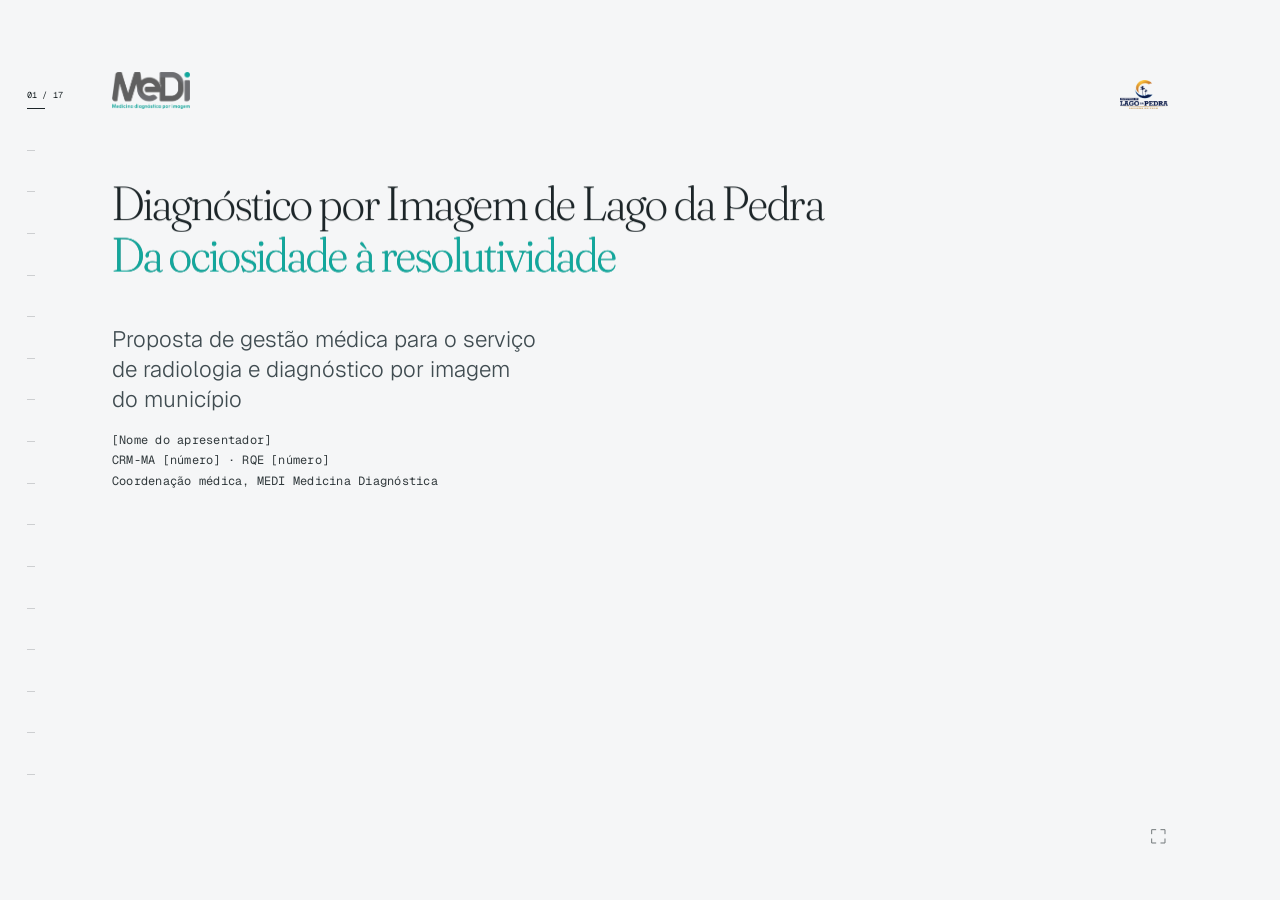
==== index.html @ 492205b6 "v3" ====
<!DOCTYPE html>
<html lang="pt-BR">
<head>
  <meta charset="utf-8">
  <meta name="viewport" content="width=device-width, initial-scale=1">
  <title>Diagnóstico por Imagem de Lago da Pedra · MEDI</title>
  <link rel="preconnect" href="https://fonts.googleapis.com">
  <link rel="preconnect" href="https://fonts.gstatic.com" crossorigin>
  <link rel="preload" as="style" href="https://fonts.googleapis.com/css2?family=Fraunces:opsz,wght,SOFT,WONK@9..144,100..900,0..100,0..1&family=Geist:wght@300;400;500&family=Geist+Mono:wght@400&display=swap">
  <link href="https://fonts.googleapis.com/css2?family=Fraunces:opsz,wght,SOFT,WONK@9..144,100..900,0..100,0..1&family=Geist:wght@300;400;500&family=Geist+Mono:wght@400&display=swap" rel="stylesheet">
  <link rel="stylesheet" href="styles.css">
</head>
<body>
  <!-- Palco fluido: 100vw x 100vh. Os 16 slides são montados em main.js a partir de window.DECK (data.js). -->
  <div class="stage" id="stage" data-slide="1">

    <!-- Pool global de dois vídeos: um na frente tocando o slide atual, outro atrás com o próximo carregado. -->
    <div class="slide-media" id="media">
      <video class="bg-video" muted playsinline preload="auto" aria-hidden="true"></video>
      <video class="bg-video" muted playsinline preload="auto" aria-hidden="true"></video>
      <div class="media-fallback" aria-hidden="true"></div>
    </div>

    <div class="slides" id="slides"></div>

    <!-- Chrome único: logos, régua, contador e crédito. -->
    <div class="chrome" id="chrome" aria-hidden="true">
      <div class="logos" id="logos"></div>
      <div class="ruler" id="ruler"></div>
      <p class="credit t-credit" id="credit"></p>
      <p class="hint t-credit" id="hint"></p>
      <button class="fs-btn" id="fsBtn" type="button" aria-label="Tela cheia">
        <svg viewBox="0 0 28 28" aria-hidden="true" focusable="false">
          <g class="fs-expand">
            <path d="M4 10V4h6M24 18v6h-6M24 10V4h-6M4 18v6h6"></path>
          </g>
          <g class="fs-contract">
            <path d="M10 4v6H4M18 24v-6h6M18 4v6h6M10 24v-6H4"></path>
          </g>
        </svg>
      </button>
    </div>

    <!-- Cortina neutra até fontes e primeiro vídeo estarem prontos. -->
    <div class="curtain" id="curtain"></div>
  </div>

  <script src="https://cdnjs.cloudflare.com/ajax/libs/gsap/3.12.5/gsap.min.js"></script>
  <script src="data.js"></script>
  <script src="main.js"></script>
</body>
</html>
---- styles.css ----
/* styles.css
 * Palco fluido: 100vw x 100vh, sem letterbox.
 * Medidas horizontais e fontes em calc(N * var(--s)), com --s = 100vw / 1920.
 * Posições verticais em porcentagem da altura da viewport.
 */

:root {
  --s: calc(100vw / 1920);

  --medi-teal: #12A89D;
  --medi-teal-deep: #0E877E;
  --medi-graphite: #5F5F5F;
  --ink: #1C2528;
  --ink-soft: #3E4A4F;
  --ink-muted: #7C878C;
  --line: rgba(28, 37, 40, 0.12);
  --line-ruler: rgba(28, 37, 40, 0.18);
  --current: #B4B8BC;
  --proposal: var(--medi-teal);
  --alert: #A63D2F;
  --white: #FFFFFF;
  --neutral: #F5F6F7;
  --fallback: #E9ECEE;
  --bg-outside: #0F1112;

  --font-display: "Fraunces", "Geist", Georgia, serif;
  --font-sans: "Geist", system-ui, -apple-system, "Segoe UI", Roboto, Arial, sans-serif;
  --font-mono: "Geist Mono", "SFMono-Regular", Consolas, Menlo, monospace;

  /* Utilitários horizontais (px de palco). */
  --m-left: calc(168 * var(--s));
  --zone: calc(976 * var(--s));        /* colunas 1 a 8, até x = 1096 */
  --zone-wide: calc(1134 * var(--s));  /* até a coluna 9, x = 1254 */
  --zone-full: calc(1680 * var(--s));  /* até a coluna 12, x = 1800 */
  --w-title: calc(1100 * var(--s));
  --w-title-cover: calc(1240 * var(--s));
  --w-support: calc(640 * var(--s));

  --g8: calc(8 * var(--s));
  --g16: calc(16 * var(--s));
  --g24: calc(24 * var(--s));
  --g32: calc(32 * var(--s));
  --g40: calc(40 * var(--s));
  --g48: calc(48 * var(--s));
  --g64: calc(64 * var(--s));

  /* Tipografia (px de palco). --grow permite crescer até 12% por slide. */
  --grow: 1;
  --fs-anchor: calc(520 * var(--s));
  --fs-big: calc(200 * var(--s));
  --fs-stat: calc(120 * var(--s));
  --fs-title: calc(72 * var(--s));
  --fs-support: calc(30 * var(--s));
  --fs-body: calc(24 * var(--s));
  --fs-label: calc(16 * var(--s));
  --fs-credit: calc(14 * var(--s));

  --ease-out: cubic-bezier(0.16, 1, 0.3, 1);
  --ease-in: cubic-bezier(0.7, 0, 0.84, 0);
}

* { box-sizing: border-box; }

/* Display: Fraunces variavel, opsz no maximo, SOFT 50. */
.t-title,
.t-anchor,
.t-big,
.t-statement {
  font-family: var(--font-display);
  font-variation-settings: "opsz" 144, "SOFT" 50, "WONK" 0;
  font-weight: 300;
  letter-spacing: -0.02em;
  font-feature-settings: "ss01" 1, "kern" 1;
  hyphens: none;
  -webkit-hyphens: none;
}

html, body {
  margin: 0;
  padding: 0;
  width: 100%;
  height: 100%;
  overflow: hidden;
  background: var(--bg-outside);
  font-family: var(--font-sans);
  color: var(--ink);
  -webkit-font-smoothing: antialiased;
  text-rendering: optimizeLegibility;
}

/* ---------- Palco ---------- */

.stage {
  position: fixed;
  inset: 0;
  width: 100vw;
  height: 100vh;
  overflow: hidden;
  background: var(--bg-outside);
}

.stage.no-cursor { cursor: none; }

/* ---------- Mídia ---------- */

.slide-media {
  position: absolute;
  inset: 0;
  z-index: 1;
  background: var(--neutral);
}

.bg-video {
  position: absolute;
  inset: 0;
  width: 100%;
  height: 100%;
  object-fit: cover;
  object-position: center;
  z-index: 1;
}

.bg-video.is-front { z-index: 2; }

.media-fallback {
  position: absolute;
  inset: 0;
  z-index: 3;
  background: var(--fallback);
  display: none;
}

.slide-media.is-failed .media-fallback { display: block; }

.curtain {
  position: absolute;
  inset: 0;
  z-index: 50;
  background: var(--neutral);
  transition: opacity 300ms ease-out;
}

.curtain.is-hidden {
  opacity: 0;
  pointer-events: none;
}

/* ---------- Slides ---------- */

.slides {
  position: absolute;
  inset: 0;
  z-index: 2;
}

.slide {
  position: absolute;
  inset: 0;
  visibility: hidden;
  pointer-events: none;
}

.slide.is-active {
  visibility: visible;
  pointer-events: auto;
}

/* Âncoras verticais */

.title-zone {
  position: absolute;
  left: var(--m-left);
  bottom: 70%;                                 /* linha de base do título a 30% */
  width: min(var(--w-title), calc(100vw * var(--safe, 0.52) - var(--m-left)));
  transform: translateY(calc(14 * var(--s)));  /* compensa o descendente do line box */
}

.slide[data-layout="cover"] .title-zone { width: var(--w-title-cover); }

.band {
  position: absolute;
  left: var(--m-left);
  top: 36%;
  bottom: 18%;
  width: min(var(--zone), calc(100vw * var(--safe, 0.52) - var(--m-left)));
  display: flex;
  flex-direction: column;
  align-items: flex-start;
  gap: var(--g24);
}

.band.is-spread { justify-content: space-between; }
.band.zone-wide { width: var(--zone-wide); }
.band.zone-full { width: var(--zone-full); }
.band.to-84 { bottom: 16%; }

.closing { margin-top: auto; }

.note {
  position: absolute;
  left: var(--m-left);
  bottom: 12%;                                 /* base a 88% */
  width: min(var(--zone), calc(100vw * var(--safe, 0.52) - var(--m-left)));
  margin: 0;
}

/* ---------- Tipografia ---------- */

.t-title {
  font-size: var(--fs-title);
  line-height: 1.05;
  color: var(--ink);
  margin: 0;
  text-wrap: balance;
}

.t-title,
.t-anchor,
.t-big { text-shadow: 0 1px 0 rgba(255, 255, 255, 0.6); }

.t-title.is-64 { font-size: calc(64 * var(--s)); }
.t-title.is-58 { font-size: calc(58 * var(--s)); }

.t-title .accent { color: var(--medi-teal); }

/* Linha visual mascarada */
.tl {
  display: block;
  overflow: hidden;
  padding-bottom: 0.08em;
  margin-bottom: -0.08em;
}

.tl-in {
  display: block;
  will-change: transform;
}

.t-anchor,
.t-big { font-variation-settings: "opsz" 60, "SOFT" 50, "WONK" 0; }

.t-anchor {
  font-size: var(--fs-anchor);
  letter-spacing: -0.04em;
  line-height: 0.9;
  color: var(--ink);
  margin: 0;
  font-variant-numeric: tabular-nums;
}

.t-big {
  font-size: var(--fs-big);
  letter-spacing: -0.03em;
  line-height: 1;
  color: var(--ink);
  margin: 0;
  font-variant-numeric: tabular-nums;
  white-space: nowrap;
}

.t-stat {
  font-size: var(--fs-stat);
  font-weight: 300;
  letter-spacing: -0.03em;
  line-height: 1;
  color: var(--ink);
  margin: 0;
  font-variant-numeric: tabular-nums;
}

.t-support {
  font-family: var(--font-sans);
  font-size: calc(var(--fs-support) * var(--grow, 1));
  font-weight: 300;
  font-feature-settings: "ss01" 1, "kern" 1;
  line-height: 1.35;
  color: var(--ink-soft);
  max-width: var(--w-support);
  margin: 0;
}

.t-statement {
  font-size: calc(var(--fs-support) * var(--grow, 1));
  line-height: 1.35;
  color: var(--ink);
  margin: 0;
}

.t-body {
  font-family: var(--font-sans);
  font-size: calc(var(--fs-body) * var(--grow, 1));
  font-weight: 400;
  font-feature-settings: "ss01" 1, "kern" 1;
  line-height: 1.45;
  color: var(--ink-soft);
  margin: 0;
}

.t-label {
  font-family: var(--font-mono);
  font-size: calc(var(--fs-label) * var(--grow, 1));
  font-weight: 400;
  line-height: 1.4;
  letter-spacing: 0.02em;
  color: var(--ink-muted);
  margin: 0;
}

.t-credit {
  font-family: var(--font-mono);
  font-size: var(--fs-credit);
  font-weight: 400;
  line-height: 1.4;
  letter-spacing: 0.02em;
  color: var(--ink-muted);
  margin: 0;
  font-variant-numeric: tabular-nums;
}

.ink { color: var(--ink); }
.teal { color: var(--medi-teal); }

/* Gradiente horizontal deslizante: um elemento de destaque por slide. */
.grad {
  background: linear-gradient(92deg, #0B6F68 0%, #0E877E 35%, #12A89D 70%, #0E877E 100%);
  background-size: 200% 100%;
  background-position: 0% 0;
  -webkit-background-clip: text;
  background-clip: text;
  color: transparent;
  text-shadow: none;
  animation: grad-slide 10s ease-in-out infinite;
}

@keyframes grad-slide {
  0%, 100% { background-position: 0% 0; }
  50% { background-position: 100% 0; }
}

/* Gradiente vertical: grafite no topo, verde-agua na base (slides 3 e 16). */
.grad-v {
  background: linear-gradient(180deg, #1C2528 0%, #1C2528 38%, #12A89D 100%);
  background-size: 100% 130%;
  background-position: 0 0%;
  -webkit-background-clip: text;
  background-clip: text;
  color: transparent;
  text-shadow: none;
}

.grad-v.is-drift { animation: grad-drift 8s ease-in-out infinite; }

@keyframes grad-drift {
  0%, 100% { background-position: 0 0%; }
  50% { background-position: 0 100%; }
}
.alert-word { transition: color 400ms ease-out; }
.alert-word.is-on { color: var(--alert); }

.rule {
  width: 100%;
  height: 1px;
  background: var(--line);
  border: 0;
  margin: 0;
  flex: 0 0 auto;
  transform-origin: left center;
}

.maxw-900 { max-width: calc(900 * var(--s)); }
.maxw-980 { max-width: var(--zone); }

/* ---------- Listas ---------- */

.list {
  list-style: none;
  margin: 0;
  padding: 0;
  display: flex;
  flex-direction: column;
  gap: var(--g16);
  width: 100%;
}

.list-item {
  display: flex;
  align-items: baseline;
  gap: var(--g24);
}

.list-num {
  flex: 0 0 calc(40 * var(--s));
  font-family: var(--font-mono);
  font-size: calc(var(--fs-label) * var(--grow, 1));
  letter-spacing: 0.02em;
  color: var(--ink-muted);
  line-height: 1.45;
  font-variant-numeric: tabular-nums;
}

.list-text { flex: 1 1 auto; }
.list-lead { color: var(--ink); }

/* Linhas rótulo + valor (slide 2) */
.kv-list {
  width: var(--w-support);
  display: flex;
  flex-direction: column;
}

.kv {
  position: relative;
  display: flex;
  justify-content: space-between;
  align-items: baseline;
  padding: var(--g16) 0;
}

.kv .rule {
  position: absolute;
  left: 0;
  right: 0;
  bottom: 0;
  width: auto;
}

.kv-label {
  font-size: calc(var(--fs-body) * var(--grow, 1));
  color: var(--ink-soft);
}

.kv-value {
  font-family: var(--font-mono);
  font-size: calc(var(--fs-label) * var(--grow, 1));
  letter-spacing: 0.02em;
  color: var(--ink-muted);
  font-variant-numeric: tabular-nums;
  text-align: right;
}

.kv.kv-total { padding-top: var(--g24); }
.kv.kv-total .rule { bottom: auto; top: 0; }
.kv.kv-total .kv-label,
.kv.kv-total .kv-value { color: var(--ink); }

/* Fatos do mapa (slide 9) */
.fact {
  position: relative;
  width: calc(686 * var(--s));
  padding: 0 0 var(--g16) 0;
}

.fact .rule {
  position: absolute;
  left: 0;
  right: 0;
  bottom: 0;
  width: auto;
}

/* ---------- Capa e fechamento ---------- */

.presenter {
  display: flex;
  flex-direction: column;
  gap: calc(6 * var(--s));
}

.presenter .t-label { color: var(--ink); }

.footer-line {
  position: absolute;
  left: var(--m-left);
  right: var(--m-left);
  bottom: 6%;
  display: flex;
  justify-content: space-between;
  align-items: baseline;
  margin: 0;
}

.closing-numbers {
  display: flex;
  align-items: stretch;
  gap: var(--g16);
  width: 100%;
}

.closing-number {
  display: flex;
  flex-direction: column;
  gap: var(--g8);
}

.closing-number .t-big .unit {
  font-size: calc(var(--fs-support) * var(--grow, 1));
  font-weight: 300;
  letter-spacing: 0;
  color: var(--ink-soft);
  margin-left: calc(6 * var(--s));
}

/* ---------- Número âncora (slide 3) ---------- */

.anchor-zone {
  position: absolute;
  left: var(--m-left);
  bottom: 38%;                                 /* base do 17% a 62% */
  transform: translateY(calc(30 * var(--s)));
}

.anchor-lines {
  position: absolute;
  left: var(--m-left);
  top: 66%;
  width: calc(440 * var(--s));
  display: flex;
  flex-direction: column;
  gap: var(--g8);
}

/* ---------- Gráficos em SVG ---------- */

.chart {
  display: block;
  width: 100%;
  height: auto;
  overflow: visible;
}

.chart text { font-family: var(--font-sans); }

.chart .mono {
  font-family: var(--font-mono);
  font-size: 16px;
  letter-spacing: 0.02em;
  fill: var(--ink-muted);
  font-variant-numeric: tabular-nums;
}

.chart .lbl { font-size: 24px; fill: var(--ink); }
.chart .grad-svg { fill: url(#gradTeal); }
.chart .lbl-soft { font-size: 24px; fill: var(--ink-soft); }
.chart .axis { stroke: var(--line); stroke-width: 1; fill: none; }
.chart .bar-cap { fill: var(--line); }
.chart .bar-cur { fill: var(--current); }
.chart .bar-pro { fill: var(--proposal); }
.chart .dot { fill: var(--ink); }

.chart-row {
  display: flex;
  align-items: flex-end;
  gap: var(--g24);
  width: 100%;
}

/* O numero de apoio do slide 12 fica fora do painel, em linha propria. */
.stat-aside {
  display: flex;
  align-items: baseline;
  gap: var(--g16);
}

.stat-aside .t-stat {
  font-size: calc(var(--fs-stat) * 0.6);
  white-space: nowrap;
}

.stat-aside .t-body { max-width: calc(330 * var(--s)); }

.chart-row .chart { width: 100%; flex: 1 1 auto; min-width: 0; }

/* O painel do grafico do slide 12 acompanha a largura da faixa. */
.band > .glass {
  width: 100%;
  box-sizing: border-box;
  display: flex;
  min-height: 0;
}

/* No slide 12 o painel se ajusta ao desenho, sem area morta. */
.slide[data-layout="bars-grouped"] .band > .glass {
  width: auto;
  align-self: flex-start;
}

.slide[data-layout="bars-grouped"] .band > .glass > .chart {
  width: calc(560 * var(--s));
  height: auto;
  aspect-ratio: 672 / 340 !important;
}

/* O grafico ocupa o painel inteiro e respeita a altura, sem corte. */
.band > .glass > .chart {
  width: 100%;
  height: 100%;
  aspect-ratio: auto !important;
  min-height: 0;
}

/* Em telas baixas o par grafico + apoio precisa de menos altura. */
.slide[data-layout="bars-grouped"] .band > .glass { max-height: 62%; }

@media (max-height: 820px) {
  .stat-aside .t-stat { font-size: calc(var(--fs-stat) * 0.46); }
  .stat-aside .t-body { font-size: calc(var(--fs-body) * 0.86); }
  .glass { padding: calc(24 * var(--s)); }
  .slide[data-layout="bars-grouped"] .band > .glass { max-height: 68%; }
}

/* O painel do grafico nao encolhe o SVG: ele se ajusta ao conteudo. */
.band > .glass { width: 100%; }
.band > .glass {
  width: 100%;
  box-sizing: border-box;
  display: flex;
  min-height: 0;
}

/* No slide 12 o painel se ajusta ao desenho, sem area morta. */
.slide[data-layout="bars-grouped"] .band > .glass {
  width: auto;
  align-self: flex-start;
}

.slide[data-layout="bars-grouped"] .band > .glass > .chart {
  width: calc(560 * var(--s));
  height: auto;
  aspect-ratio: 672 / 340 !important;
}

/* O grafico ocupa o painel inteiro e respeita a altura, sem corte. */
.band > .glass > .chart {
  width: 100%;
  height: 100%;
  aspect-ratio: auto !important;
  min-height: 0;
}

/* Em telas baixas o par grafico + apoio precisa de menos altura. */
.slide[data-layout="bars-grouped"] .band > .glass { max-height: 62%; }

@media (max-height: 820px) {
  .stat-aside .t-stat { font-size: calc(var(--fs-stat) * 0.46); }
  .stat-aside .t-body { font-size: calc(var(--fs-body) * 0.86); }
  .glass { padding: calc(24 * var(--s)); }
  .slide[data-layout="bars-grouped"] .band > .glass { max-height: 68%; }
}

.timeline-row {
  display: flex;
  align-items: flex-start;
  gap: var(--g32);
  width: 100%;
}

.timeline-row .chart { width: calc(620 * var(--s)); flex: 1 1 auto; min-width: 0; }

.stat {
  display: flex;
  flex-direction: column;
  gap: var(--g8);
}

/* O painel do 22% tem largura propria: numero e frase nao podem quebrar. */
.stat.glass {
  flex: 0 0 auto;
  width: calc(300 * var(--s));
  padding: calc(24 * var(--s));
}

.stat.glass .t-stat { white-space: nowrap; }

.stat .t-body { max-width: calc(280 * var(--s)); }

/* Dentro do painel do grafico, o numero de apoio tem largura propria. */
.chart-row .stat {
  flex: 0 0 auto;
  width: calc(175 * var(--s));
}

.chart-row .stat .t-stat { font-size: calc(var(--fs-stat) * 0.58); }
.chart-row .stat .t-body { font-size: calc(var(--fs-body) * 0.86); }

.chart-row .stat .t-stat { white-space: nowrap; }
.chart-row .stat .t-body { max-width: 100%; }

/* ---------- Comparativo (slide 11) ---------- */

.cmp {
  width: 100%;
  display: flex;
  flex-direction: column;
  --cmp-fs: calc(18 * var(--s) * var(--grow, 1));
}

.cmp-row {
  position: relative;
  display: grid;
  grid-template-columns: calc(220 * var(--s)) calc(360 * var(--s)) 1fr;
  column-gap: var(--g16);
  padding: calc(5 * var(--s)) 0;
}

.cmp-row .rule {
  position: absolute;
  left: 0;
  right: 0;
  bottom: 0;
  width: auto;
}

.cmp-head { padding-top: 0; }

.cmp-head span {
  font-family: var(--font-mono);
  font-size: calc(13 * var(--s));
  letter-spacing: 0.08em;
  color: var(--ink-muted);
  line-height: 1.4;
}

.cmp-row .c-label {
  font-family: var(--font-mono);
  font-size: calc(var(--fs-label) * var(--grow, 1));
  letter-spacing: 0.02em;
  color: var(--ink-muted);
  line-height: 1.4;
}

.cmp-row .c-label { padding-top: calc(3 * var(--s)); }

.cmp-row .c-current,
.cmp-row .c-proposal {
  font-size: var(--cmp-fs);
  line-height: 1.3;
}

.cmp-row .c-current { color: var(--current); }
.cmp-row .c-proposal { color: var(--ink); }

/* ---------- Dois blocos (slide 13) ---------- */

.two-blocks {
  display: flex;
  gap: var(--g48);
  width: 100%;
}

.two-blocks .block {
  flex: 1 1 0;
  display: flex;
  flex-direction: column;
  gap: var(--g16);
}

/* ---------- Mockup do relatório (slide 14) ---------- */

.mock-wrap {
  position: absolute;
  right: var(--m-left);
  top: 36%;
  height: 46%;
  width: calc(560 * var(--s));
}

.sheet {
  position: absolute;
  top: 0;
  right: 0;
  width: calc(560 * var(--s));
  height: calc(720 * var(--s));
  transform-origin: top right;
  background: var(--white);
  border: 1px solid var(--line);
  padding: calc(32 * var(--s)) calc(36 * var(--s));
  display: flex;
  flex-direction: column;
  gap: var(--g24);
}

.sheet-head {
  padding-bottom: calc(12 * var(--s));
  border-bottom: 1px solid var(--line);
  color: var(--ink);
}

.sheet table {
  width: 100%;
  border-collapse: collapse;
}

.sheet th,
.sheet td {
  text-align: left;
  padding: calc(10 * var(--s)) 0;
  border-bottom: 1px solid var(--line);
  font-size: calc(16 * var(--s));
  line-height: 1.4;
}

.sheet th {
  font-family: var(--font-mono);
  font-weight: 400;
  letter-spacing: 0.02em;
  color: var(--ink-muted);
  font-size: calc(14 * var(--s));
}

.sheet td { color: var(--ink-soft); }

.sheet td.num,
.sheet th.num {
  text-align: right;
  font-family: var(--font-mono);
  letter-spacing: 0.02em;
  font-variant-numeric: tabular-nums;
}

.sheet td.num { color: var(--ink); }

.sheet-chart .t-credit { margin-bottom: calc(12 * var(--s)); }

.sheet-chart svg {
  display: block;
  width: 100%;
  height: auto;
  overflow: visible;
}

.sheet-foot {
  margin-top: auto;
  padding-top: calc(12 * var(--s));
  border-top: 1px solid var(--line);
}

/* ---------- Mapa (slide 9) ---------- */

.map-wrap {
  position: absolute;
  right: var(--m-left);
  top: 14%;
  bottom: 18%;
  display: flex;
  justify-content: flex-end;
}

.map {
  display: block;
  height: 100%;
  width: auto;
  overflow: visible;
}

.map .state {
  fill: var(--ink);
  fill-opacity: 0.06;
  stroke: rgba(28, 37, 40, 0.3);
  stroke-width: 1;
}

.map .pin { fill: var(--medi-teal); }

.map .pin-next {
  fill: none;
  stroke: var(--medi-teal);
  stroke-width: 1.5;
  stroke-dasharray: 3 3;
}

.map .leader { stroke: var(--line); stroke-width: 1; }

.map .name {
  font-family: var(--font-mono);
  font-size: 16px;
  letter-spacing: 0.02em;
  fill: var(--ink);
}

.map .sub {
  font-family: var(--font-mono);
  font-size: 14px;
  letter-spacing: 0.02em;
  fill: var(--ink-muted);
}

/* ---------- Vidro: material unico da apresentacao ---------- */

.glass {
  position: relative;
  isolation: isolate;
  box-sizing: border-box;
  max-width: 100%;
  padding: calc(40 * var(--s));
  border-radius: calc(20 * var(--s));
  background: linear-gradient(135deg, rgba(255, 255, 255, 0.58), rgba(255, 255, 255, 0.32));
  backdrop-filter: blur(28px) saturate(140%);
  -webkit-backdrop-filter: blur(28px) saturate(140%);
  box-shadow:
    inset 0 1px 0 rgba(255, 255, 255, 0.75),
    inset 0 0 0 1px rgba(255, 255, 255, 0.35),
    0 24px 60px -30px rgba(28, 37, 40, 0.28);
  overflow: hidden;
}

/* Especular: faixa diagonal atravessa o painel a cada 9 s, 2,4 s de duracao. */
.glass::after {
  content: "";
  position: absolute;
  inset: 0;
  z-index: 1;
  pointer-events: none;
  background: linear-gradient(115deg, transparent 38%, rgba(255, 255, 255, 0.9) 50%, transparent 62%);
  background-size: 260% 100%;
  background-position: 130% 0;
  opacity: 0.08;
  animation: glass-spec 9s cubic-bezier(0.4, 0, 0.2, 1) infinite;
}

@keyframes glass-spec {
  0%, 73.4% { background-position: 130% 0; }
  100% { background-position: -30% 0; }
}

.glass > * { position: relative; z-index: 2; }

.glass .rule { background: rgba(28, 37, 40, 0.12); }

.closing-numbers .glass {
  flex: 0 1 auto;
  min-width: 0;
  padding: calc(24 * var(--s)) calc(20 * var(--s));
}

/* Numerais do fechamento nao podem transbordar o painel. */
.closing-numbers .t-big {
  font-size: calc(var(--fs-big) * 0.62);
  white-space: nowrap;
}

.closing-numbers .t-body { white-space: nowrap; }

/* O mockup do slide 14 ja tem medidas proprias. */
.sheet.glass { padding: calc(32 * var(--s)) calc(36 * var(--s)); border: 0; }

/* ---------- Chrome único ---------- */

.chrome {
  position: absolute;
  inset: 0;
  z-index: 3;
  pointer-events: none;
}

.logos {
  position: absolute;
  top: 8%;
  left: var(--m-left);
  right: var(--m-left);
  height: calc(56 * var(--s));
  display: flex;
  justify-content: space-between;
  align-items: flex-end;
  opacity: 0;
}

.logo-medi,
.logo-prefeitura {
  width: auto;
  display: block;
  mix-blend-mode: multiply;
}

.logo-medi { height: calc(56 * var(--s)); }
.logo-prefeitura { height: calc(44 * var(--s)); image-rendering: auto; }

.ruler {
  position: absolute;
  left: calc(40 * var(--s));
  top: 12%;
  bottom: 14%;
  width: calc(28 * var(--s));
}

.ruler-mark {
  position: absolute;
  left: 0;
  height: 1px;
  width: calc(12 * var(--s));
  background: var(--line-ruler);
}

.ruler-active {
  position: absolute;
  left: 0;
  height: 1px;
  width: calc(28 * var(--s));
  background: var(--ink);
}

.ruler-index {
  position: absolute;
  left: 0;
  font-size: calc(13 * var(--s));
  transform: translateY(calc(-100% - 10 * var(--s)));
  white-space: nowrap;
  color: var(--ink);
}

.credit {
  position: absolute;
  left: var(--m-left);
  bottom: 6%;                                  /* base a 94% */
  white-space: nowrap;
  transition: opacity 260ms ease-out;
}

.hint {
  position: absolute;
  right: var(--m-left);
  bottom: 6%;
  white-space: nowrap;
  opacity: 0;
  transition: opacity 300ms ease-out;
}

.hint.is-on { opacity: 1; }

/* ---------- Botao de tela cheia ---------- */

.fs-btn {
  position: absolute;
  right: var(--m-left);
  bottom: 6%;
  width: calc(28 * var(--s));
  height: calc(28 * var(--s));
  padding: 0;
  border: 0;
  background: none;
  color: var(--ink);
  opacity: 0;
  cursor: pointer;
  pointer-events: none;
  transition: opacity 300ms ease-out;
}

.stage.show-ui .fs-btn {
  opacity: 0.6;
  pointer-events: auto;
}

.stage.show-ui .fs-btn:hover,
.stage.show-ui .fs-btn:focus-visible { opacity: 1; }

.fs-btn svg {
  display: block;
  width: 100%;
  height: 100%;
  fill: none;
  stroke: currentColor;
  stroke-width: 1.5;
  stroke-linecap: square;
  vector-effect: non-scaling-stroke;
}

.fs-btn .fs-contract { display: none; }
.stage.is-fullscreen .fs-btn .fs-expand { display: none; }
.stage.is-fullscreen .fs-btn .fs-contract { display: block; }

/* ---------- Slide 17: encerramento ---------- */

/* Veu branco atras do logo, sobe de 0 a 0,45 na coreografia. */
.veil {
  position: absolute;
  inset: 0;
  z-index: 1;
  background: rgba(255, 255, 255, 0.45);
  backdrop-filter: blur(16px);
  -webkit-backdrop-filter: blur(16px);
  opacity: 0;
  pointer-events: none;
}

.logo-end {
  position: absolute;
  inset: 0;
  z-index: 2;
  display: flex;
  flex-direction: column;
  align-items: center;
  justify-content: center;
  gap: calc(56 * var(--s));
}

.logo-end-wrap {
  position: relative;
  display: block;
  width: calc(720 * var(--s));
}

.logo-end-mark {
  width: 100%;
  height: auto;
  display: block;
  mix-blend-mode: multiply;
}

/* Faixa de luz com mascara no formato do proprio logo. */
.logo-end-spec {
  position: absolute;
  inset: 0;
  pointer-events: none;
  background: linear-gradient(115deg, transparent 40%, #FFFFFF 50%, transparent 60%);
  background-size: 260% 100%;
  background-position: 130% 0;
  opacity: 0.1;
  mix-blend-mode: screen;
  animation: logo-spec 12s ease-in-out infinite;
}

@keyframes logo-spec {
  0%, 80% { background-position: 130% 0; }
  100% { background-position: -30% 0; }
}

.logo-end-cities {
  font-size: calc(15 * var(--s));
  color: var(--ink-muted);
  text-align: center;
  margin: 0;
}

/* O video 16 congelado ganha zoom lento, uma vez, sem loop. */
.slide-media.is-zoom .bg-video.is-front {
  animation: slow-zoom 24s linear forwards;
}

@keyframes slow-zoom {
  from { transform: scale(1); }
  to { transform: scale(1.035); }
}

/* ---------- Loops (item 8): amplitude baixa, ciclo lento ---------- */

/* Regua: a marca ativa respira de 28 a 34 px. */
.slide-ready .ruler-active { animation: ruler-breathe 4s ease-in-out infinite; }

@keyframes ruler-breathe {
  0%, 100% { width: calc(28 * var(--s)); }
  50% { width: calc(34 * var(--s)); }
}

/* Slide 4: o valor mono de cada barra pisca uma vez a cada 6 s, em cascata. */
.slide-ready .chart .mono.pulse {
  animation: mono-flash 6s ease-in-out infinite;
  animation-delay: calc(var(--k, 0) * 0.35s);
}

@keyframes mono-flash {
  0%, 82%, 100% { opacity: 0.7; }
  88% { opacity: 1; }
}

/* Anel que cresce e some: slide 6 (prazo) e slide 9 (proximo passo). */
.ring {
  fill: none;
  stroke: var(--medi-teal);
  stroke-width: 1;
  opacity: 0;
}

.slide-ready .ring-6 { animation: ring-out 3s ease-out infinite; }
.slide-ready .ring-9 { animation: ring-out 2.4s ease-out infinite; }

@keyframes ring-out {
  0% { r: 0; opacity: 0.55; }
  70%, 100% { r: 28; opacity: 0; }
}

/* Slide 9: o tracejado do pino de Lago da Pedra gira uma volta a cada 12 s. */
.slide-ready .pin-next { animation: pin-spin 12s linear infinite; }

@keyframes pin-spin {
  to { stroke-dashoffset: -60; }
}

/* Slide 12: brilho de topo nas barras da proposta, pulso a cada 5 s. */
.slide-ready .bar-glow { animation: bar-glow 5s ease-in-out infinite; }

@keyframes bar-glow {
  0%, 100% { opacity: 0.25; }
  50% { opacity: 0.6; }
}

/* Slide 16: o arco fica atras do numero, centrado no painel. */
.arc-wrap {
  position: absolute;
  left: 50%;
  top: 50%;
  width: calc(150 * var(--s));
  height: calc(150 * var(--s));
  transform: translate(-50%, -50%);
  z-index: 0;
  overflow: visible;
}

.arc {
  fill: none;
  stroke: var(--medi-teal);
  stroke-width: 1.5;
  stroke-dasharray: 289;
  stroke-dashoffset: 289;
  opacity: 0;
}

/* Slide 14: os ultimos 20% da linha se redesenham a cada 10 s. */
.redraw {
  stroke-dasharray: 120;
  stroke-dashoffset: 120;
  opacity: 0;
}

.slide-ready .redraw { animation: redraw-tail 10s ease-in-out infinite; }

@keyframes redraw-tail {
  0%, 60% { stroke-dashoffset: 120; opacity: 0; }
  70% { opacity: 1; }
  85%, 100% { stroke-dashoffset: 0; opacity: 1; }
}

/* Slide 16: arco verde-agua desenha atras de cada numero, com defasagem. */
.slide-ready .arc {
  animation: arc-draw 3s ease-in-out infinite;
  animation-delay: calc(var(--k, 0) * 1s);
}

@keyframes arc-draw {
  0% { stroke-dashoffset: var(--len, 300); opacity: 0.3; }
  55% { stroke-dashoffset: 0; opacity: 0.3; }
  75%, 100% { stroke-dashoffset: 0; opacity: 0; }
}

/* Credito a 55% de opacidade, sem loop. */
.credit { opacity: 0.55; }

.stage[data-slide="1"] .credit,
.stage[data-slide="16"] .credit,
.stage[data-slide="17"] .credit { opacity: 0; }

/* O 17 nao tem logo pequeno no chrome: o logo grande e o slide. */
.stage[data-slide="17"] .logos { opacity: 0 !important; }

/* ---------- Movimento reduzido ---------- */

@media (prefers-reduced-motion: reduce) {
  .curtain { transition: none; }
  .glass::after,
  .grad,
  .grad-v.is-drift,
  .slide-ready .ruler-active,
  .slide-ready .chart .mono.pulse,
  .slide-ready .ring-6,
  .slide-ready .ring-9,
  .slide-ready .pin-next,
  .slide-ready .bar-glow,
  .slide-ready .arc,
  .slide-ready .redraw,
  .logo-end-spec,
  .slide-media.is-zoom .bg-video.is-front { animation: none; }
}
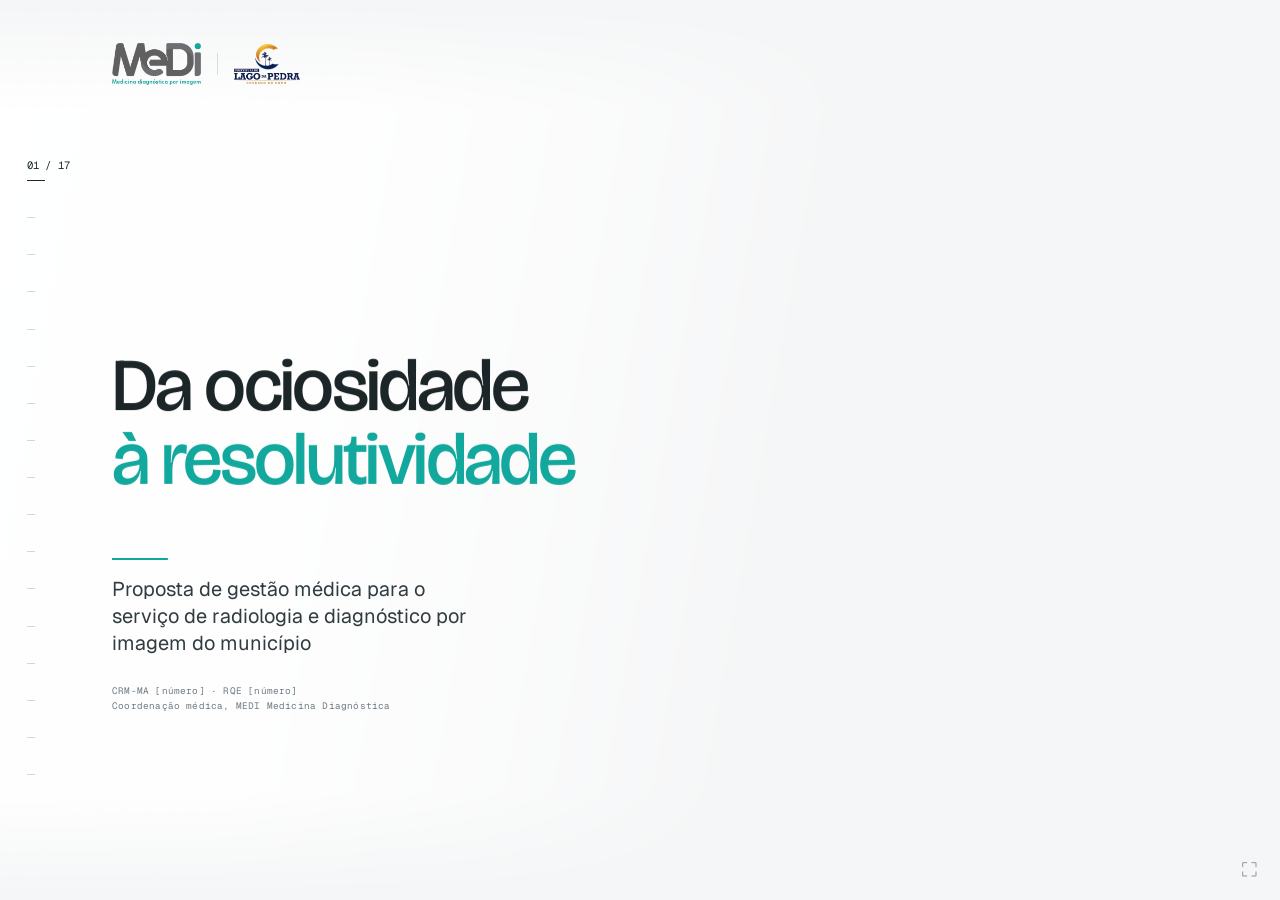
==== commit 9b8ad245: "v4" ====
--- a/index.html
+++ b/index.html
@@ -6,8 +6,8 @@
   <title>Diagnóstico por Imagem de Lago da Pedra · MEDI</title>
   <link rel="preconnect" href="https://fonts.googleapis.com">
   <link rel="preconnect" href="https://fonts.gstatic.com" crossorigin>
-  <link rel="preload" as="style" href="https://fonts.googleapis.com/css2?family=Fraunces:opsz,wght,SOFT,WONK@9..144,100..900,0..100,0..1&family=Geist:wght@300;400;500&family=Geist+Mono:wght@400&display=swap">
-  <link href="https://fonts.googleapis.com/css2?family=Fraunces:opsz,wght,SOFT,WONK@9..144,100..900,0..100,0..1&family=Geist:wght@300;400;500&family=Geist+Mono:wght@400&display=swap" rel="stylesheet">
+  <link rel="preload" as="style" href="https://fonts.googleapis.com/css2?family=Bricolage+Grotesque:opsz,wdth,wght@12..96,75..100,200..800&family=Geist:wght@300;400;500&family=Geist+Mono:wght@400&display=swap">
+  <link href="https://fonts.googleapis.com/css2?family=Bricolage+Grotesque:opsz,wdth,wght@12..96,75..100,200..800&family=Geist:wght@300;400;500&family=Geist+Mono:wght@400&display=swap" rel="stylesheet">
   <link rel="stylesheet" href="styles.css">
 </head>
 <body>
--- a/styles.css
+++ b/styles.css
@@ -2,6 +2,8 @@
  * Palco fluido: 100vw x 100vh, sem letterbox.
  * Medidas horizontais e fontes em calc(N * var(--s)), com --s = 100vw / 1920.
  * Posições verticais em porcentagem da altura da viewport.
+ * Display: Bricolage Grotesque 500. Corpo: Geist 400. Notas: Geist Mono 16 px.
+ * Nenhum texto de interface abaixo de 16 px na escala base.
  */
 
 :root {
@@ -12,7 +14,8 @@
   --medi-graphite: #5F5F5F;
   --ink: #1C2528;
   --ink-soft: #3E4A4F;
-  --ink-muted: #7C878C;
+  --ink-body: #2F3A3F;                 /* corpo, listas e tabela */
+  --ink-muted: #66727A;                /* notas em Geist Mono */
   --line: rgba(28, 37, 40, 0.12);
   --line-ruler: rgba(28, 37, 40, 0.18);
   --current: #B4B8BC;
@@ -23,7 +26,7 @@
   --fallback: #E9ECEE;
   --bg-outside: #0F1112;
 
-  --font-display: "Fraunces", "Geist", Georgia, serif;
+  --font-display: "Bricolage Grotesque", "Geist", system-ui, sans-serif;
   --font-sans: "Geist", system-ui, -apple-system, "Segoe UI", Roboto, Arial, sans-serif;
   --font-mono: "Geist Mono", "SFMono-Regular", Consolas, Menlo, monospace;
 
@@ -46,14 +49,15 @@
 
   /* Tipografia (px de palco). --grow permite crescer até 12% por slide. */
   --grow: 1;
-  --fs-anchor: calc(520 * var(--s));
-  --fs-big: calc(200 * var(--s));
+  --fs-anchor: calc(400 * var(--s));   /* numero ancora do slide 3 */
+  --fs-big: calc(160 * var(--s));      /* numeros do fechamento */
   --fs-stat: calc(120 * var(--s));
-  --fs-title: calc(72 * var(--s));
+  --fs-title: calc(64 * var(--s));
+  --fs-title-cover: calc(112 * var(--s));  /* manchete da capa: duas linhas curtas */
   --fs-support: calc(30 * var(--s));
   --fs-body: calc(24 * var(--s));
-  --fs-label: calc(16 * var(--s));
-  --fs-credit: calc(14 * var(--s));
+  --fs-label: calc(16 * var(--s));     /* piso: nenhum texto abaixo de 16 px */
+  --fs-credit: calc(16 * var(--s));
 
   --ease-out: cubic-bezier(0.16, 1, 0.3, 1);
   --ease-in: cubic-bezier(0.7, 0, 0.84, 0);
@@ -61,16 +65,16 @@
 
 * { box-sizing: border-box; }
 
-/* Display: Fraunces variavel, opsz no maximo, SOFT 50. */
+/* Display: Bricolage Grotesque variavel, peso 500, opsz 96, wdth 100. */
 .t-title,
 .t-anchor,
 .t-big,
 .t-statement {
   font-family: var(--font-display);
-  font-variation-settings: "opsz" 144, "SOFT" 50, "WONK" 0;
-  font-weight: 300;
-  letter-spacing: -0.02em;
-  font-feature-settings: "ss01" 1, "kern" 1;
+  font-variation-settings: "opsz" 96, "wdth" 100;
+  font-weight: 500;
+  letter-spacing: -0.025em;
+  font-feature-settings: "kern" 1;
   hyphens: none;
   -webkit-hyphens: none;
 }
@@ -175,7 +179,12 @@
   transform: translateY(calc(14 * var(--s)));  /* compensa o descendente do line box */
 }
 
-.slide[data-layout="cover"] .title-zone { width: var(--w-title-cover); }
+/* A capa tem manchete grande: a largura tambem respeita a zona segura, senao
+ * o titulo cresceria por cima do assunto do video. */
+.slide[data-layout="cover"] .title-zone {
+  width: min(var(--w-title-cover), calc(100vw * var(--safe, 0.46) - var(--m-left)));
+  bottom: 46%;                                 /* manchete mais alta: abre a coluna abaixo dela */
+}
 
 .band {
   position: absolute;
@@ -202,6 +211,14 @@
   bottom: 12%;                                 /* base a 88% */
   width: min(var(--zone), calc(100vw * var(--safe, 0.52) - var(--m-left)));
   margin: 0;
+}
+
+/* Slide 3: a nota esta no fluxo da pilha, 24 px abaixo do painel.
+ * Precisa vencer o `margin: 0` de .note, declarado depois na cascata. */
+.note.anchor-note {
+  position: static;
+  width: auto;
+  margin: calc(24 * var(--s)) 0 0 0;
 }
 
 /* ---------- Tipografia ---------- */
@@ -218,8 +235,14 @@
 .t-anchor,
 .t-big { text-shadow: 0 1px 0 rgba(255, 255, 255, 0.6); }
 
-.t-title.is-64 { font-size: calc(64 * var(--s)); }
-.t-title.is-58 { font-size: calc(58 * var(--s)); }
+/* Degraus do fitTitle: o titulo base ja e 64, entao desce 58 -> 52. */
+.t-title.is-64 { font-size: calc(58 * var(--s)); }
+.t-title.is-58 { font-size: calc(52 * var(--s)); }
+
+/* Capa: manchete grande. Os degraus do fitTitle descem proporcionalmente,
+ * caso a copy mude e passe de duas linhas. */
+.slide[data-layout="cover"] .t-title.is-64 { font-size: calc(96 * var(--s)); }
+.slide[data-layout="cover"] .t-title.is-58 { font-size: calc(84 * var(--s)); }
 
 .t-title .accent { color: var(--medi-teal); }
 
@@ -237,7 +260,7 @@
 }
 
 .t-anchor,
-.t-big { font-variation-settings: "opsz" 60, "SOFT" 50, "WONK" 0; }
+.t-big { font-variation-settings: "opsz" 96, "wdth" 100; }
 
 .t-anchor {
   font-size: var(--fs-anchor);
@@ -260,7 +283,7 @@
 
 .t-stat {
   font-size: var(--fs-stat);
-  font-weight: 300;
+  font-weight: 500;
   letter-spacing: -0.03em;
   line-height: 1;
   color: var(--ink);
@@ -271,10 +294,10 @@
 .t-support {
   font-family: var(--font-sans);
   font-size: calc(var(--fs-support) * var(--grow, 1));
-  font-weight: 300;
+  font-weight: 400;
   font-feature-settings: "ss01" 1, "kern" 1;
   line-height: 1.35;
-  color: var(--ink-soft);
+  color: var(--ink-body);
   max-width: var(--w-support);
   margin: 0;
 }
@@ -292,13 +315,13 @@
   font-weight: 400;
   font-feature-settings: "ss01" 1, "kern" 1;
   line-height: 1.45;
-  color: var(--ink-soft);
+  color: var(--ink-body);
   margin: 0;
 }
 
 .t-label {
   font-family: var(--font-mono);
-  font-size: calc(var(--fs-label) * var(--grow, 1));
+  font-size: max(var(--fs-label), calc(var(--fs-label) * var(--grow, 1)));
   font-weight: 400;
   line-height: 1.4;
   letter-spacing: 0.02em;
@@ -391,7 +414,8 @@
 .list-num {
   flex: 0 0 calc(40 * var(--s));
   font-family: var(--font-mono);
-  font-size: calc(var(--fs-label) * var(--grow, 1));
+  /* --grow encolhe o conteudo, mas 16 px e o piso de legibilidade. */
+  font-size: max(var(--fs-label), calc(var(--fs-label) * var(--grow, 1)));
   letter-spacing: 0.02em;
   color: var(--ink-muted);
   line-height: 1.45;
@@ -402,8 +426,21 @@
 .list-lead { color: var(--ink); }
 
 /* Linhas rótulo + valor (slide 2) */
+/* Painel do slide 2: colunas 1 a 7, 960 px na escala base. O painel se
+ * dimensiona pelo conteudo; a faixa nao pode espremê-lo, senao o destaque
+ * (rotulo + numero de 56 px) e cortado pelo overflow do vidro. */
+.kv-panel {
+  width: min(calc(960 * var(--s)), calc(100vw * var(--safe, 0.56) - var(--m-left)));
+  padding: calc(40 * var(--s));
+  flex: 0 0 auto;
+  min-height: auto;
+  overflow: visible;
+}
+
+.kv-panel .kv-list { flex: 0 0 auto; }
+
 .kv-list {
-  width: var(--w-support);
+  width: 100%;
   display: flex;
   flex-direction: column;
 }
@@ -415,6 +452,10 @@
   align-items: baseline;
   padding: var(--g16) 0;
 }
+
+/* No painel do slide 2 as quatro linhas cedem altura para o destaque
+ * (rotulo 28 px + numero 56 px) caber na faixa sem reduzir a tipografia. */
+.kv-panel .kv:not(.kv-total) { padding: calc(10 * var(--s)) 0; }
 
 .kv .rule {
   position: absolute;
@@ -426,22 +467,63 @@
 
 .kv-label {
   font-size: calc(var(--fs-body) * var(--grow, 1));
-  color: var(--ink-soft);
+  color: var(--ink-body);
 }
 
 .kv-value {
   font-family: var(--font-mono);
-  font-size: calc(var(--fs-label) * var(--grow, 1));
+  font-size: max(var(--fs-label), calc(var(--fs-label) * var(--grow, 1)));
   letter-spacing: 0.02em;
   color: var(--ink-muted);
   font-variant-numeric: tabular-nums;
   text-align: right;
 }
 
-.kv.kv-total { padding-top: var(--g24); }
-.kv.kv-total .rule { bottom: auto; top: 0; }
-.kv.kv-total .kv-label,
-.kv.kv-total .kv-value { color: var(--ink); }
+/* Destaque do slide 2: separado por 32 px, divisor mais escuro, rotulo em
+ * display a 28 px e o numero a 56 px com o gradiente vertical. */
+.kv.kv-total {
+  margin-top: calc(32 * var(--s));
+  padding-top: calc(32 * var(--s));
+  align-items: baseline;
+}
+
+.kv.kv-total .rule {
+  bottom: auto;
+  top: 0;
+  background: rgba(28, 37, 40, 0.28);
+}
+
+.kv.kv-total .kv-label {
+  font-family: var(--font-display);
+  font-variation-settings: "opsz" 96, "wdth" 100;
+  font-weight: 500;
+  letter-spacing: -0.025em;
+  font-size: calc(28 * var(--s));
+  color: var(--ink);
+}
+
+.kv.kv-total .kv-value {
+  display: flex;
+  align-items: baseline;
+  gap: calc(10 * var(--s));
+}
+
+.kv-total-num {
+  font-family: var(--font-display);
+  font-variation-settings: "opsz" 96, "wdth" 100;
+  font-weight: 500;
+  letter-spacing: -0.025em;
+  font-size: calc(56 * var(--s));
+  line-height: 1;
+  font-variant-numeric: tabular-nums;
+}
+
+.kv-total-unit {
+  font-family: var(--font-mono);
+  font-size: calc(16 * var(--s));
+  letter-spacing: 0.02em;
+  color: var(--ink-muted);
+}
 
 /* Fatos do mapa (slide 9) */
 .fact {
@@ -458,6 +540,83 @@
   width: auto;
 }
 
+/* ---------- Capa ---------- */
+
+/* Veu de base: o video 1 varia de quase branco a cinza claro enquanto a
+ * camera anda, e em 1920 o tomografo ainda nem entrou no quadro. O veu da
+ * ao texto uma base constante, so na coluna esquerda, sem virar retangulo
+ * visivel: dissolve na horizontal e na vertical. */
+.cover-wash {
+  position: absolute;
+  inset: 0;
+  z-index: 0;
+  pointer-events: none;
+  background:
+    linear-gradient(100deg,
+      rgba(255, 255, 255, 0.92) 0%,
+      rgba(255, 255, 255, 0.86) 26%,
+      rgba(255, 255, 255, 0.52) 44%,
+      rgba(255, 255, 255, 0) 62%);
+  -webkit-mask-image: linear-gradient(180deg, transparent 0%, #000 12%, #000 88%, transparent 100%);
+  mask-image: linear-gradient(180deg, transparent 0%, #000 12%, #000 88%, transparent 100%);
+}
+
+/* Linha de contexto acima da manchete: assunto e localidade, em mono, no
+ * mesmo piso de 16 px do resto do deck. Nao e eyebrow de secao — a capa e o
+ * unico lugar do deck onde ela aparece. */
+.cover-eyebrow {
+  color: var(--ink-muted);
+  margin: 0 0 var(--g24) 0;
+}
+
+/* Manchete da capa: duas linhas curtas, bem maiores que o titulo padrao. */
+.slide[data-layout="cover"] .t-title {
+  font-size: var(--fs-title-cover);
+  line-height: 0.98;
+  letter-spacing: -0.035em;
+}
+
+/* A segunda linha e a tese: teal solido, sem gradiente. Em projetor o
+ * chapado le melhor que o degrade, e a capa e onde o acabamento e julgado. */
+.slide[data-layout="cover"] .t-title .accent,
+.slide[data-layout="cover"] .t-title .grad {
+  background: none;
+  -webkit-background-clip: border-box;
+  background-clip: border-box;
+  color: var(--medi-teal);
+  animation: none;
+  text-shadow: 0 1px 0 rgba(255, 255, 255, 0.6);
+}
+
+/* A faixa da capa comeca abaixo da manchete e nao se espalha ate 82%: o
+ * conjunto apoio + apresentador fica agrupado, com o respiro embaixo. */
+/* A faixa da capa e dimensionada pelo conteudo, nao pela altura disponivel:
+ * assim distribute() nao precisa encolher a tipografia para preencher sobra. */
+.cover-band {
+  /* 62%: abaixo da base da manchete, com respiro real entre o filete e a
+   * ultima linha do titulo. Sem a linha de rodape, o conjunto desce. */
+  top: 62%;
+  bottom: auto;
+  height: auto;
+  width: min(calc(620 * var(--s)), calc(100vw * var(--safe, 0.46) - var(--m-left)));
+  gap: var(--g24);
+  justify-content: flex-start;
+  z-index: 1;
+}
+
+/* Filete curto separando manchete do bloco de apoio. */
+.cover-rule {
+  width: calc(84 * var(--s));
+  height: 2px;
+  background: var(--medi-teal);
+  flex: 0 0 auto;
+}
+
+.slide[data-layout="cover"] .t-support {
+  max-width: calc(560 * var(--s));
+  color: var(--ink-body);
+}
+
 /* ---------- Capa e fechamento ---------- */
 
 .presenter {
@@ -467,6 +626,19 @@
 }
 
 .presenter .t-label { color: var(--ink); }
+
+/* Na capa a credencial e nota de rodape, nao informacao de primeira leitura:
+ * fica em tinta apagada e um degrau abaixo do apoio, com respiro maior acima
+ * para se separar do bloco que a antecede. */
+.slide[data-layout="cover"] .presenter {
+  margin-top: var(--g16);
+  gap: calc(4 * var(--s));
+}
+
+.slide[data-layout="cover"] .presenter .t-label {
+  color: var(--ink-muted);
+  font-size: max(calc(14 * var(--s)), calc(var(--fs-label) * 0.88));
+}
 
 .footer-line {
   position: absolute;
@@ -494,9 +666,9 @@
 
 .closing-number .t-big .unit {
   font-size: calc(var(--fs-support) * var(--grow, 1));
-  font-weight: 300;
+  font-weight: 400;
   letter-spacing: 0;
-  color: var(--ink-soft);
+  color: var(--ink-body);
   margin-left: calc(6 * var(--s));
 }
 
@@ -505,19 +677,51 @@
 .anchor-zone {
   position: absolute;
   left: var(--m-left);
-  bottom: 38%;                                 /* base do 17% a 62% */
-  transform: translateY(calc(30 * var(--s)));
+  bottom: 44%;                                 /* base do 17% a 56% */
+}
+
+/* Pilha do slide 3: painel e nota no mesmo fluxo, ancorada 40 px abaixo da
+ * base do numero (que fica a 56% da altura). A nota acompanha a altura real
+ * do painel, que e definida pelo conteudo. */
+.anchor-stack {
+  position: absolute;
+  left: var(--m-left);
+  top: calc(56% + 40 * var(--s));
+  width: fit-content;
+  max-width: calc(720 * var(--s));
 }
 
 .anchor-lines {
-  position: absolute;
-  left: var(--m-left);
-  top: 66%;
-  width: calc(440 * var(--s));
-  display: flex;
-  flex-direction: column;
-  gap: var(--g8);
-}
+  width: fit-content;
+  max-width: 100%;
+  padding: calc(32 * var(--s)) calc(40 * var(--s));
+}
+
+.anchor-line-1 {
+  font-family: var(--font-sans);
+  font-weight: 400;
+  font-size: calc(28 * var(--s));
+  line-height: 1.35;
+  color: var(--ink-body);
+  white-space: nowrap;
+  margin: 0;
+}
+
+.anchor-line-2 {
+  font-family: var(--font-display);
+  font-variation-settings: "opsz" 96, "wdth" 100;
+  font-weight: 500;
+  letter-spacing: -0.025em;
+  font-size: calc(32 * var(--s));
+  line-height: 1.2;
+  margin: calc(12 * var(--s)) 0 0 0;
+}
+
+/* Se 28 px nao couber em uma linha dentro do max-width, desce para 26. */
+@media (max-width: 1500px) {
+  .anchor-line-1 { font-size: calc(26 * var(--s)); }
+}
+
 
 /* ---------- Gráficos em SVG ---------- */
 
@@ -603,31 +807,14 @@
 
 @media (max-height: 820px) {
   .stat-aside .t-stat { font-size: calc(var(--fs-stat) * 0.46); }
-  .stat-aside .t-body { font-size: calc(var(--fs-body) * 0.86); }
+  /* O texto de apoio do slide 12 cede altura: a Bricolage ocupa mais linha
+   * que a fonte anterior, e a faixa e a mesma. */
+  .stat-aside .t-body { font-size: calc(var(--fs-body) * 0.78); line-height: 1.3; }
   .glass { padding: calc(24 * var(--s)); }
   .slide[data-layout="bars-grouped"] .band > .glass { max-height: 68%; }
-}
-
-/* O painel do grafico nao encolhe o SVG: ele se ajusta ao conteudo. */
-.band > .glass { width: 100%; }
-.band > .glass {
-  width: 100%;
-  box-sizing: border-box;
-  display: flex;
-  min-height: 0;
-}
-
-/* No slide 12 o painel se ajusta ao desenho, sem area morta. */
-.slide[data-layout="bars-grouped"] .band > .glass {
-  width: auto;
-  align-self: flex-start;
-}
-
-.slide[data-layout="bars-grouped"] .band > .glass > .chart {
-  width: calc(560 * var(--s));
-  height: auto;
-  aspect-ratio: 672 / 340 !important;
-}
+  .slide[data-layout="bars-grouped"] .band { gap: var(--g16); }
+}
+
 
 /* O grafico ocupa o painel inteiro e respeita a altura, sem corte. */
 .band > .glass > .chart {
@@ -714,7 +901,7 @@
 
 .cmp-head span {
   font-family: var(--font-mono);
-  font-size: calc(13 * var(--s));
+  font-size: calc(16 * var(--s));
   letter-spacing: 0.08em;
   color: var(--ink-muted);
   line-height: 1.4;
@@ -722,7 +909,7 @@
 
 .cmp-row .c-label {
   font-family: var(--font-mono);
-  font-size: calc(var(--fs-label) * var(--grow, 1));
+  font-size: max(var(--fs-label), calc(var(--fs-label) * var(--grow, 1)));
   letter-spacing: 0.02em;
   color: var(--ink-muted);
   line-height: 1.4;
@@ -804,10 +991,10 @@
   font-weight: 400;
   letter-spacing: 0.02em;
   color: var(--ink-muted);
-  font-size: calc(14 * var(--s));
-}
-
-.sheet td { color: var(--ink-soft); }
+  font-size: calc(16 * var(--s));
+}
+
+.sheet td { color: var(--ink-body); }
 
 .sheet td.num,
 .sheet th.num {
@@ -879,7 +1066,7 @@
 
 .map .sub {
   font-family: var(--font-mono);
-  font-size: 14px;
+  font-size: 16px;
   letter-spacing: 0.02em;
   fill: var(--ink-muted);
 }
@@ -903,6 +1090,77 @@
   overflow: hidden;
 }
 
+/* Fio de luz percorrendo a borda: um segmento curto de conica gira pelo
+ * contorno, recortado em moldura de 1,5 px pela mascara. Cada painel de um
+ * mesmo slide entra com defasagem propria (--orbit-delay). */
+@property --angle {
+  syntax: '<angle>';
+  inherits: false;
+  initial-value: 0deg;
+}
+
+.glass::before {
+  content: '';
+  position: absolute;
+  inset: 0;
+  border-radius: inherit;
+  padding: 1.5px;
+  z-index: 1;
+  background: conic-gradient(from var(--angle),
+    transparent 0deg 250deg,
+    rgba(18, 168, 157, 0) 270deg,
+    rgba(99, 214, 202, 0.85) 320deg,
+    rgba(18, 168, 157, 0) 360deg);
+  -webkit-mask: linear-gradient(#000 0 0) content-box, linear-gradient(#000 0 0);
+  -webkit-mask-composite: xor;
+  mask: linear-gradient(#000 0 0) content-box, linear-gradient(#000 0 0);
+  mask-composite: exclude;
+  pointer-events: none;
+  animation: glass-orbit 9s linear infinite;
+  animation-delay: var(--orbit-delay, 0s);
+}
+
+@keyframes glass-orbit {
+  to { --angle: 360deg; }
+}
+
+/* Sem @property (Firefox antigo, Safari < 16.4) a variavel nao interpola:
+ * o fio fica parado. Nesse caso, gira o proprio pseudo-elemento. */
+@supports not (background: conic-gradient(from var(--angle), red, blue)) {
+  .glass::before {
+    animation: glass-orbit-spin 9s linear infinite;
+    animation-delay: var(--orbit-delay, 0s);
+    background: conic-gradient(
+      transparent 0deg 250deg,
+      rgba(18, 168, 157, 0) 270deg,
+      rgba(99, 214, 202, 0.85) 320deg,
+      rgba(18, 168, 157, 0) 360deg);
+  }
+}
+
+@keyframes glass-orbit-spin {
+  to { transform: rotate(360deg); }
+}
+
+/* Brilho externo pulsando entre 0,18 e 0,32 de alfa em 6 s. */
+.glass {
+  animation: glass-halo 6s ease-in-out infinite;
+  animation-delay: var(--orbit-delay, 0s);
+}
+
+@keyframes glass-halo {
+  0%, 100% { box-shadow:
+    inset 0 1px 0 rgba(255, 255, 255, 0.75),
+    inset 0 0 0 1px rgba(255, 255, 255, 0.35),
+    0 24px 60px -30px rgba(28, 37, 40, 0.28),
+    0 0 48px -16px rgba(18, 168, 157, 0.18); }
+  50% { box-shadow:
+    inset 0 1px 0 rgba(255, 255, 255, 0.75),
+    inset 0 0 0 1px rgba(255, 255, 255, 0.35),
+    0 24px 60px -30px rgba(28, 37, 40, 0.28),
+    0 0 48px -16px rgba(18, 168, 157, 0.32); }
+}
+
 /* Especular: faixa diagonal atravessa o painel a cada 9 s, 2,4 s de duracao. */
 .glass::after {
   content: "";
@@ -932,9 +1190,10 @@
   padding: calc(24 * var(--s)) calc(20 * var(--s));
 }
 
-/* Numerais do fechamento nao podem transbordar o painel. */
+/* Numerais do fechamento a 160 px cheios; se a linha dos tres paineis
+ * transbordar, fitWidthRow() os reduz em tempo de execucao. */
 .closing-numbers .t-big {
-  font-size: calc(var(--fs-big) * 0.62);
+  font-size: var(--fs-big);
   white-space: nowrap;
 }
 
@@ -952,16 +1211,16 @@
   pointer-events: none;
 }
 
+/* Persistentes em todos os slides: canto superior esquerdo, na margem de
+ * conteudo, a 64 px do topo. MEDI, divisor, prefeitura, alinhados pela
+ * linha central. */
 .logos {
   position: absolute;
-  top: 8%;
+  top: calc(64 * var(--s));
   left: var(--m-left);
-  right: var(--m-left);
-  height: calc(56 * var(--s));
-  display: flex;
-  justify-content: space-between;
-  align-items: flex-end;
-  opacity: 0;
+  display: flex;
+  align-items: center;
+  opacity: 1;
 }
 
 .logo-medi,
@@ -969,15 +1228,31 @@
   width: auto;
   display: block;
   mix-blend-mode: multiply;
-}
-
-.logo-medi { height: calc(56 * var(--s)); }
-.logo-prefeitura { height: calc(44 * var(--s)); image-rendering: auto; }
-
+  transition: height 500ms var(--ease-out);
+}
+
+.logo-divisor {
+  flex: 0 0 auto;
+  width: 1px;
+  height: calc(32 * var(--s));
+  margin: 0 calc(24 * var(--s));
+  background: rgba(28, 37, 40, 0.14);
+}
+
+/* Slides 2 a 16: tamanho reduzido. */
+.logo-medi { height: calc(40 * var(--s)); }
+.logo-prefeitura { height: calc(38 * var(--s)); image-rendering: auto; }
+
+/* Capa: os dois maiores. A troca anima em 500 ms nas transicoes 1<->2. */
+.stage[data-slide="1"] .logo-medi { height: calc(64 * var(--s)); }
+.stage[data-slide="1"] .logo-prefeitura { height: calc(60 * var(--s)); }
+
+/* A primeira marca desce para o rotulo NN / 17 nao encostar nos logos,
+ * que agora ocupam a faixa de 64 px do topo. */
 .ruler {
   position: absolute;
   left: calc(40 * var(--s));
-  top: 12%;
+  top: 20%;
   bottom: 14%;
   width: calc(28 * var(--s));
 }
@@ -1001,7 +1276,7 @@
 .ruler-index {
   position: absolute;
   left: 0;
-  font-size: calc(13 * var(--s));
+  font-size: calc(16 * var(--s));
   transform: translateY(calc(-100% - 10 * var(--s)));
   white-space: nowrap;
   color: var(--ink);
@@ -1028,29 +1303,26 @@
 
 /* ---------- Botao de tela cheia ---------- */
 
+/* Sempre visivel, independente do mouse: canto inferior direito, a 32 px
+ * das bordas. O cursor some com a ociosidade; o botao nao. */
 .fs-btn {
   position: absolute;
-  right: var(--m-left);
-  bottom: 6%;
+  right: calc(32 * var(--s));
+  bottom: calc(32 * var(--s));
   width: calc(28 * var(--s));
   height: calc(28 * var(--s));
   padding: 0;
   border: 0;
   background: none;
   color: var(--ink);
-  opacity: 0;
+  opacity: 0.45;
   cursor: pointer;
-  pointer-events: none;
-  transition: opacity 300ms ease-out;
-}
-
-.stage.show-ui .fs-btn {
-  opacity: 0.6;
   pointer-events: auto;
-}
-
-.stage.show-ui .fs-btn:hover,
-.stage.show-ui .fs-btn:focus-visible { opacity: 1; }
+  transition: opacity 200ms ease-out;
+}
+
+.fs-btn:hover,
+.fs-btn:focus-visible { opacity: 0.9; }
 
 .fs-btn svg {
   display: block;
@@ -1124,7 +1396,7 @@
 }
 
 .logo-end-cities {
-  font-size: calc(15 * var(--s));
+  font-size: calc(16 * var(--s));
   color: var(--ink-muted);
   text-align: center;
   margin: 0;
@@ -1248,12 +1520,14 @@
 .stage[data-slide="17"] .credit { opacity: 0; }
 
 /* O 17 nao tem logo pequeno no chrome: o logo grande e o slide. */
-.stage[data-slide="17"] .logos { opacity: 0 !important; }
+.stage[data-slide="17"] .logos { opacity: 0; transition: opacity 400ms ease-out; }
 
 /* ---------- Movimento reduzido ---------- */
 
 @media (prefers-reduced-motion: reduce) {
   .curtain { transition: none; }
+  .glass,
+  .glass::before,
   .glass::after,
   .grad,
   .grad-v.is-drift,
